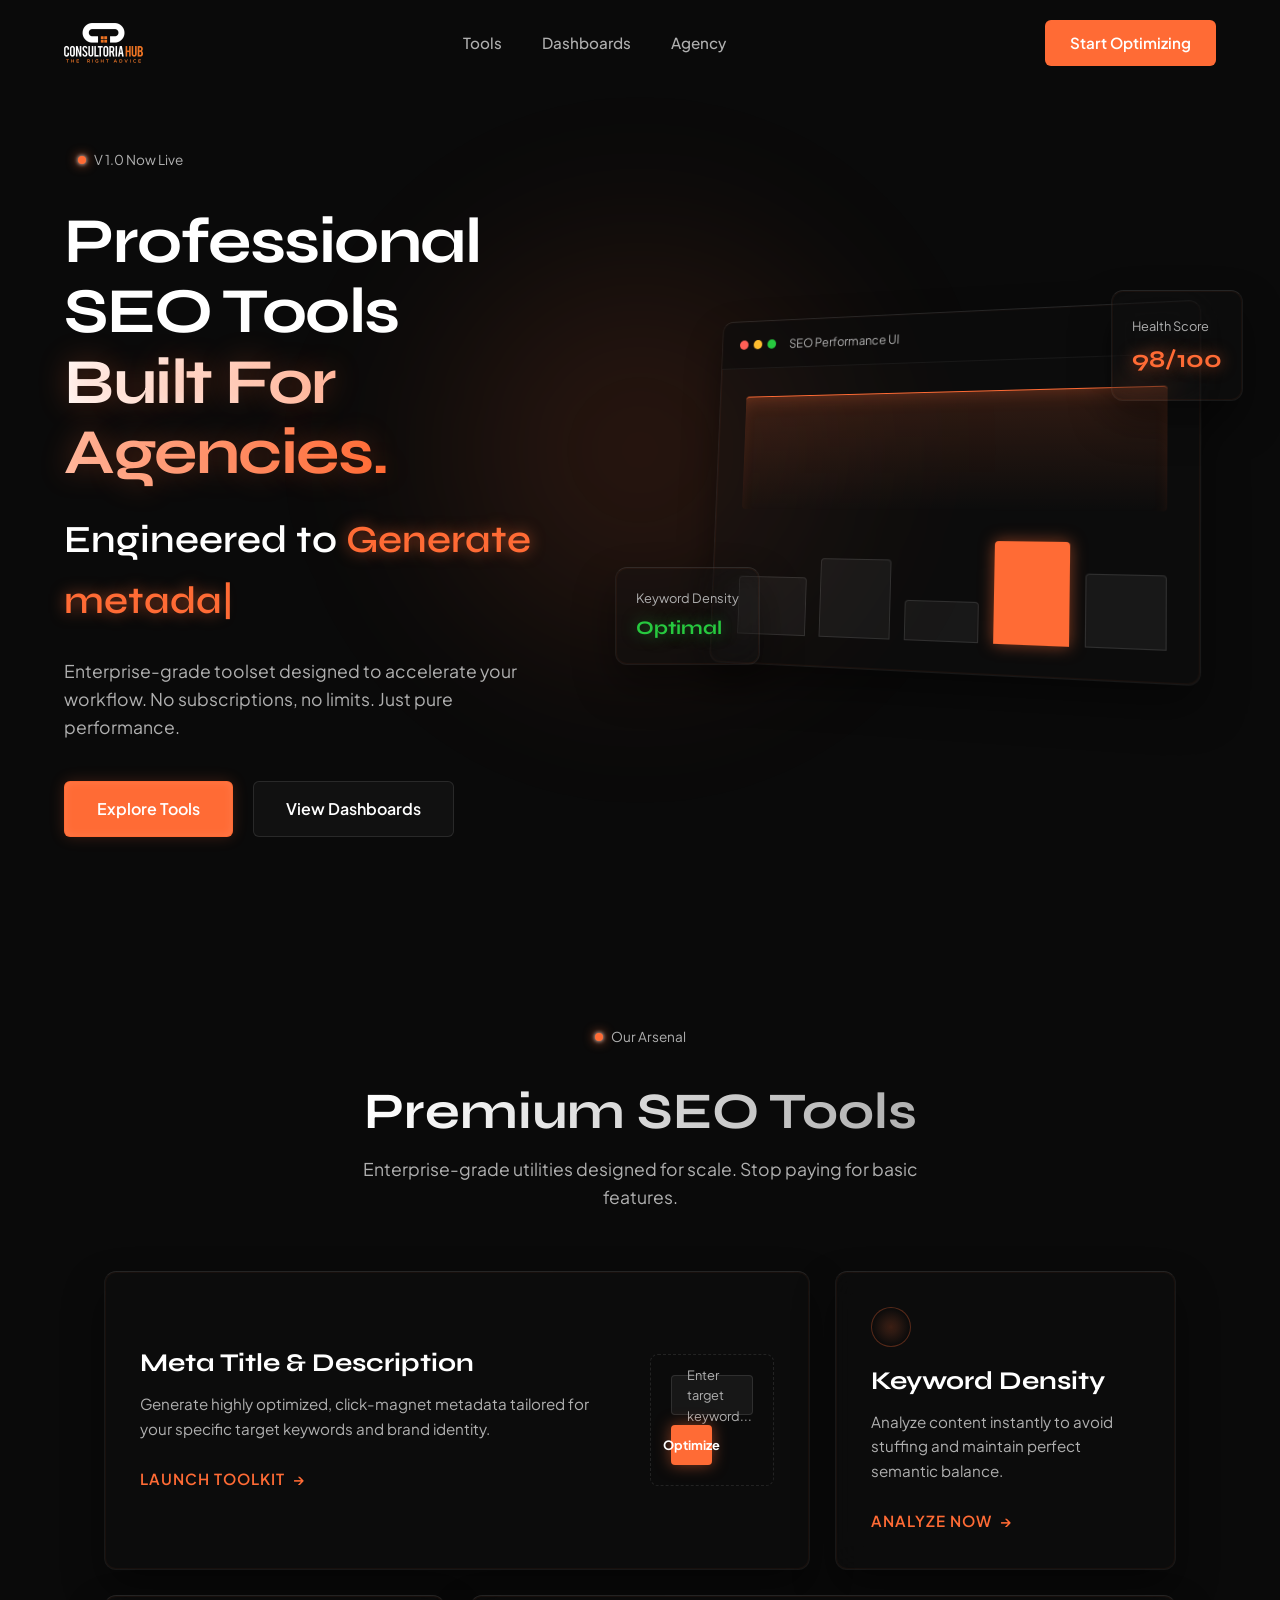
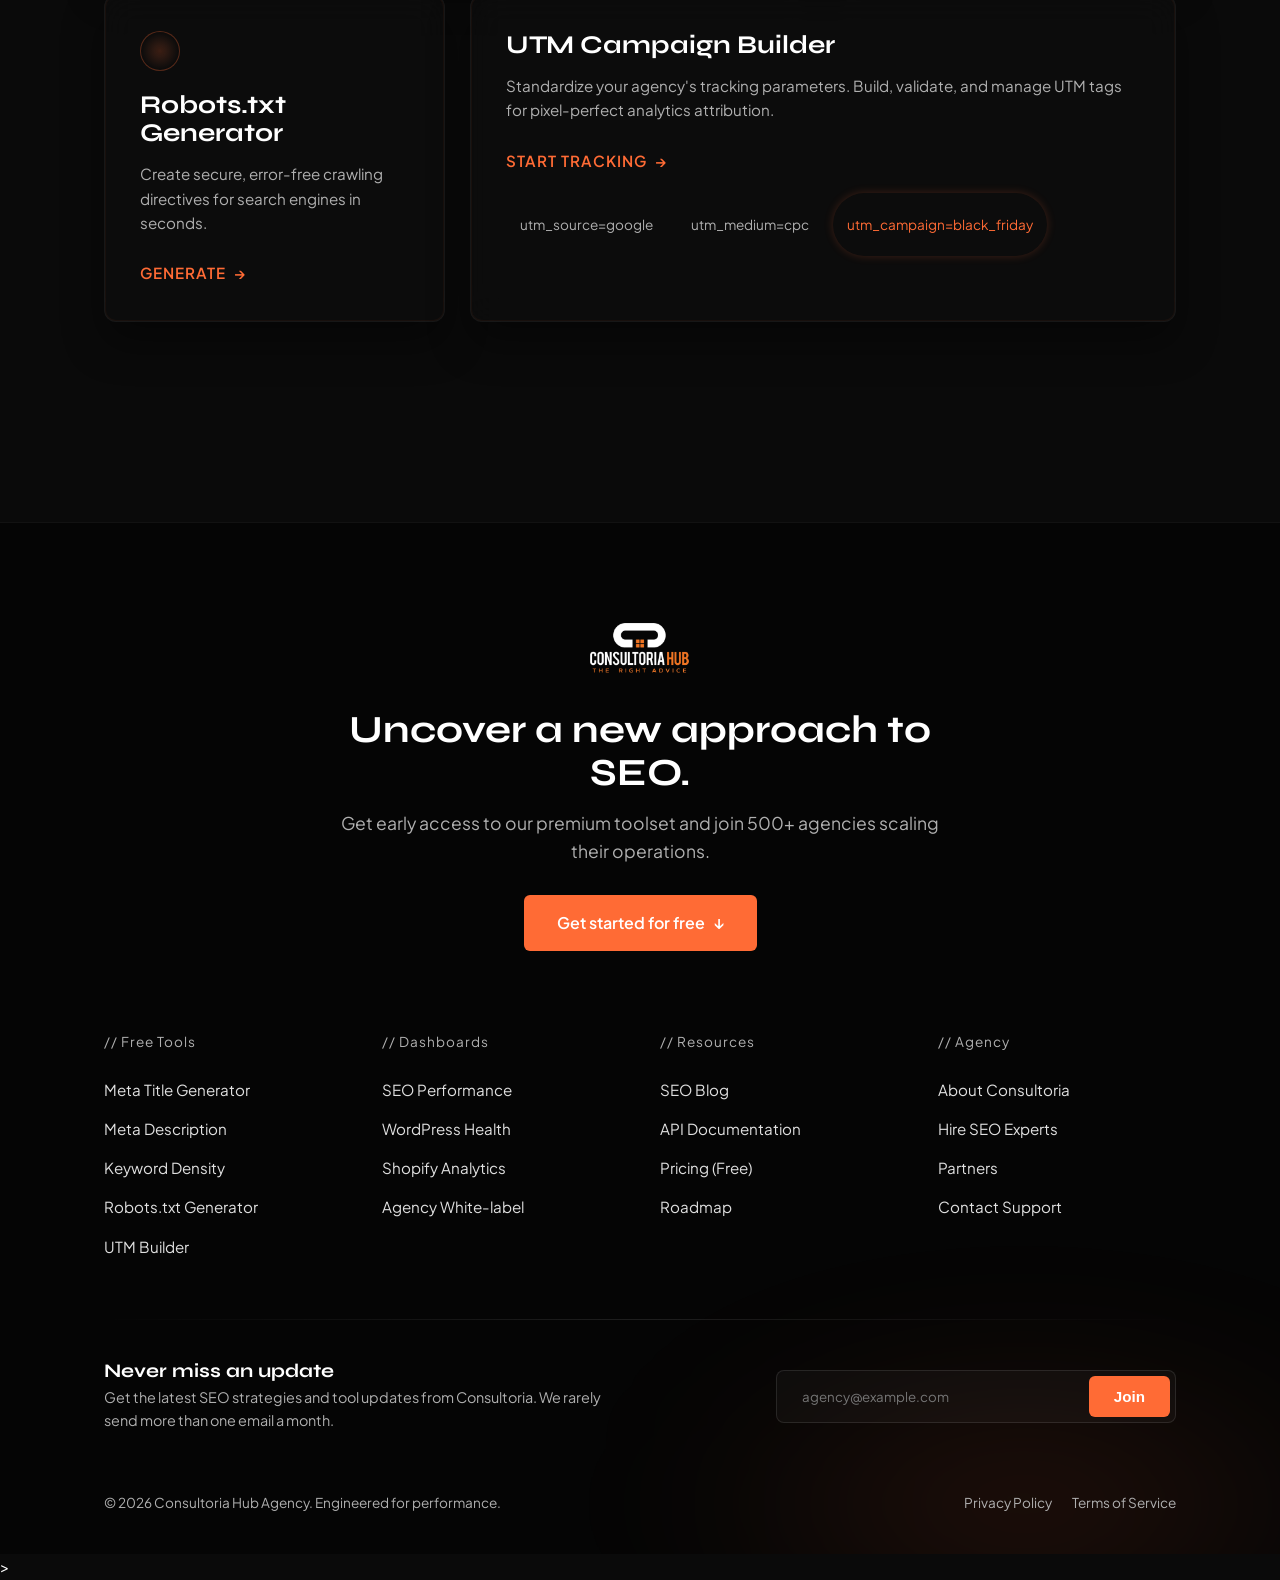
==== public/index.html @ c6c64ef1 "uploading seo tools" ====
<!DOCTYPE html>
<html lang="en">
<head>
    <meta charset="UTF-8">
    <meta name="viewport" content="width=device-width, initial-scale=1.0">
    <title>Consultoria SEO Tools | Premium Agency Platform</title>
    
    <link rel="preconnect" href="https://fonts.googleapis.com">
    <link rel="preconnect" href="https://fonts.gstatic.com" crossorigin>
    <link href="https://fonts.googleapis.com/css2?family=Plus+Jakarta+Sans:wght@400;500;600&family=Syne:wght@600;700;800&display=swap" rel="stylesheet">
    
    <link rel="stylesheet" href="css/global.css">
    <link rel="stylesheet" href="css/components.css">
    <link rel="stylesheet" href="css/homepage.css">
    <link rel="stylesheet" href="css/responsive.css">
</head>
<body>

    <nav id="navbar" class="navbar">
        <div class="nav-container">
            <a href="#" class="logo">
                <img src="assets/icons/logo.png" alt="Consultoria Logo" style="height: 40px; width: auto; object-fit: contain;">
            </a>
            <div class="nav-links">
                <a href="#tools">Tools</a>
                <a href="#dashboards">Dashboards</a>
                <a href="https://consultoriahubagency.com" target="_blank">Agency</a>
            </div>
            <div class="nav-actions">
                <a href="#tools" class="btn btn-primary">Start Optimizing</a>
            </div>
        </div>
    </nav>

<section class="hero dark-neon-theme">
        <div class="ambient-glow"></div>

        <div class="hero-container">
            <div class="hero-left">
                <div class="badge glass-badge fade-up" style="transition-delay: 0.1s;">
                    <span class="neon-dot"></span> V 1.0 Now Live
                </div>
                
                <h1 class="fade-up" style="transition-delay: 0.2s;">
                    Professional SEO Tools<br>
                    <span class="neon-text-gradient">Built For Agencies.</span>
                </h1>
                
                <div class="typing-wrapper fade-up" style="transition-delay: 0.3s;">
                    <span class="typing-static">Engineered to </span>
                    <span id="typing-text" class="typing-dynamic neon-glow-text"></span><span class="cursor">|</span>
                </div>
                
                <p class="hero-desc fade-up" style="transition-delay: 0.4s;">
                    Enterprise-grade toolset designed to accelerate your workflow. No subscriptions, no limits. Just pure performance.
                </p>
                
                <div class="hero-cta fade-up" style="transition-delay: 0.5s;">
                    <a href="#tools" class="btn btn-neon btn-large">Explore Tools</a>
                    <a href="#dashboards" class="btn btn-glass btn-large">View Dashboards</a>
                </div>
            </div>

            <div class="hero-right fade-up" style="transition-delay: 0.6s;">
                <div class="mockup-container">
                    
                    <div class="glass-panel mockup-main floating-slow">
                        <div class="mockup-header">
                            <div class="dots"><span></span><span></span><span></span></div>
                            <div class="mockup-title">SEO Performance UI</div>
                        </div>
                        <div class="mockup-body">
                            <div class="neon-chart-area"></div>
                            <div class="mockup-bars">
                                <div class="bar glass-bar" style="height: 60%"></div>
                                <div class="bar glass-bar" style="height: 80%"></div>
                                <div class="bar glass-bar" style="height: 40%"></div>
                                <div class="bar neon-bar" style="height: 100%"></div>
                                <div class="bar glass-bar" style="height: 70%"></div>
                            </div>
                        </div>
                    </div>

                    <div class="glass-panel mockup-card card-1 floating-fast">
                        <div class="card-icon-glow"></div>
                        <span class="card-label">Health Score</span>
                        <span class="card-value neon-glow-text">98/100</span>
                    </div>
                    
                    <div class="glass-panel mockup-card card-2 floating-medium">
                        <span class="card-label">Keyword Density</span>
                        <span class="card-value optimal-glow">Optimal</span>
                    </div>

                </div>
            </div>
        </div>
    </section>

<!-- TOOLS SECTION -->

<section class="tools-section" id="tools">
        <div class="tools-container">
            
            <div class="section-header fade-up">
                <div class="badge glass-badge"><span class="neon-dot"></span> Our Arsenal</div>
                <h2>Premium SEO Tools</h2>
                <p>Enterprise-grade utilities designed for scale. Stop paying for basic features.</p>
            </div>

            <div class="bento-grid">
                
                <div class="bento-card bento-large glass-panel fade-up" style="transition-delay: 0.1s;">
                    <div class="card-content">
                        <h3>Meta Title & Description</h3>
                        <p>Generate highly optimized, click-magnet metadata tailored for your specific target keywords and brand identity.</p>
                        <a href="./tools/meta-title/index.html" class="tool-link">Launch Toolkit <span class="arrow">→</span></a>
                    </div>
                    <div class="bento-visual">
                        <div class="fake-input glass-bar">Enter target keyword...</div>
                        <div class="fake-btn neon-bar">Optimize</div>
                    </div>
                </div>

                <div class="bento-card glass-panel fade-up" style="transition-delay: 0.2s;">
                    <div class="card-content">
                        <div class="icon-glow-small"></div>
                        <h3>Keyword Density</h3>
                        <p>Analyze content instantly to avoid stuffing and maintain perfect semantic balance.</p>
                        <a href="./tools/keyword-density/index.html" class="tool-link">Analyze Now <span class="arrow">→</span></a>
                    </div>
                </div>

                <div class="bento-card glass-panel fade-up" style="transition-delay: 0.3s;">
                    <div class="card-content">
                        <div class="icon-glow-small"></div>
                        <h3>Robots.txt Generator</h3>
                        <p>Create secure, error-free crawling directives for search engines in seconds.</p>
                        <a href="/tools/robots-txt/index.html" class="tool-link">Generate <span class="arrow">→</span></a>
                    </div>
                </div>

                <div class="bento-card bento-wide glass-panel fade-up" style="transition-delay: 0.4s;">
                    <div class="card-content">
                        <h3>UTM Campaign Builder</h3>
                        <p>Standardize your agency's tracking parameters. Build, validate, and manage UTM tags for pixel-perfect analytics attribution.</p>
                        <a href="./tools/utm-builder/index.html" class="tool-link">Start Tracking <span class="arrow">→</span></a>
                    </div>
                    <div class="bento-visual wide-visual">
                        <div class="glass-badge">utm_source=google</div>
                        <div class="glass-badge">utm_medium=cpc</div>
                        <div class="glass-badge neon-border">utm_campaign=black_friday</div>
                    </div>
                </div>

            </div>
        </div>
    </section>

<!-- Footer -->

<footer class="site-footer">
        <div class="footer-glow"></div>

        <div class="footer-container">
            
            <div class="footer-top">
                <div class="footer-brand">
                    <img src="assets/icons/logo.png" alt="Consultoria Logo" class="footer-logo">
                    <h2>Uncover a new approach to SEO.</h2>
                    <p>Get early access to our premium toolset and join 500+ agencies scaling their operations.</p>
                    <a href="#tools" class="btn btn-primary btn-large">Get started for free <span style="margin-left: 8px;">↓</span></a>
                </div>
            </div>

            <div class="footer-links-grid">
                <div class="footer-column">
                    <span class="column-title">// Free Tools</span>
                    <a href="./tools/meta-title/index.html">Meta Title Generator</a>
                    <a href="./tools/meta-description/index.html">Meta Description</a>
                    <a href="./tools/keyword-density/index.html">Keyword Density</a>
                    <a href="./tools/robots-txt/index.html">Robots.txt Generator</a>
                    <a href="./tools/utm-builder/index.html">UTM Builder</a>
                </div>

                <div class="footer-column">
                    <span class="column-title">// Dashboards</span>
                    <a href="#">SEO Performance</a>
                    <a href="#">WordPress Health</a>
                    <a href="#">Shopify Analytics</a>
                    <a href="#">Agency White-label</a>
                </div>

                <div class="footer-column">
                    <span class="column-title">// Resources</span>
                    <a href="https://consultoriahubagency.com/blog" target="_blank">SEO Blog</a>
                    <a href="#">API Documentation</a>
                    <a href="#">Pricing (Free)</a>
                    <a href="#">Roadmap</a>
                </div>

                <div class="footer-column">
                    <span class="column-title">// Agency</span>
                    <a href="https://consultoriahubagency.com" target="_blank">About Consultoria</a>
                    <a href="#">Hire SEO Experts</a>
                    <a href="#">Partners</a>
                    <a href="#">Contact Support</a>
                </div>
            </div>

            <div class="footer-divider"></div>

            <div class="footer-bottom">
                <div class="newsletter-section">
                    <div class="newsletter-text">
                        <h3>Never miss an update</h3>
                        <p>Get the latest SEO strategies and tool updates from Consultoria. We rarely send more than one email a month.</p>
                    </div>
                    
                    <form class="newsletter-form" id="footerForm">
                        <input type="email" placeholder="agency@example.com" required>
                        <button type="submit" class="btn btn-primary">Join</button>
                    </form>
                </div>

                <div class="copyright-row">
                    <p>&copy; 2026 Consultoria Hub Agency. Engineered for performance.</p>
                    <div class="legal-links">
                        <a href="#">Privacy Policy</a>
                        <a href="#">Terms of Service</a>
                    </div>
                </div>
            </div>

        </div>
    </footer>

    <script src="js/main.js"></script>
    <script src="js/typing.js"></script>
    <script src="js/animations.js"></script>
</body>
</html>>
---- public/css/global.css ----
/* --- CSS VARIABLES (Design System) --- */
:root {
    --primary: #FF6B35;
    --bg-dark: #0A0A0A;
    --card-bg: #161616;
    --border-color: #262626;
    --text-main: #FFFFFF;
    --text-sec: #B0B0B0;
    
    --font-heading: 'Syne', sans-serif;
    --font-body: 'Plus Jakarta Sans', sans-serif;
    
    --transition-smooth: all 0.3s cubic-bezier(0.25, 0.8, 0.25, 1);
}

/* --- RESET & BASE --- */
* {
    margin: 0;
    padding: 0;
    box-sizing: border-box;
}

body {
    background-color: var(--bg-dark);
    color: var(--text-main);
    font-family: var(--font-body);
    line-height: 1.6;
    -webkit-font-smoothing: antialiased;
    overflow-x: hidden;
}

h1, h2, h3, h4, h5, h6 {
    font-family: var(--font-heading);
    font-weight: 700;
    line-height: 1.1;
}

a {
    text-decoration: none;
    color: inherit;
}

/* --- GLOBAL COMPONENTS --- */
.btn {
    display: inline-flex;
    align-items: center;
    justify-content: center;
    padding: 10px 24px;
    border-radius: 6px;
    font-weight: 600;
    font-size: 0.95rem;
    transition: var(--transition-smooth);
    cursor: pointer;
    border: 1px solid transparent;
}

.btn-large {
    padding: 14px 32px;
    font-size: 1rem;
}

.btn-primary {
    background-color: var(--primary);
    color: var(--text-main);
}

.btn-primary:hover {
    background-color: #e55a2b;
    transform: translateY(-2px);
    box-shadow: 0 8px 20px rgba(255, 107, 53, 0.25);
}

.btn-secondary {
    background-color: transparent;
    color: var(--text-main);
    border-color: var(--border-color);
}

.btn-secondary:hover {
    background-color: var(--card-bg);
    border-color: var(--text-sec);
}

/* --- UTILITIES & SCROLL ANIMATIONS --- */
.fade-up {
    opacity: 0;
    transform: translateY(30px);
    transition: opacity 0.8s cubic-bezier(0.16, 1, 0.3, 1), transform 0.8s cubic-bezier(0.16, 1, 0.3, 1);
    will-change: opacity, transform; /* Boosts Performance */
}

/* Ye class animations.js add karega jab element screen par aayega */
.fade-up.show-element {
    opacity: 1;
    transform: translateY(0);
}
---- public/css/components.css ----
/* Container constraint */
.container {
    width: 100%;
    max-width: 1280px;
    margin: auto;
    padding: 0 20px;
}

/* Navbar Flexbox */
.navbar {
    position: fixed;
    top: 0;
    width: 100%;
    z-index: 1000;
    transition: 0.3s ease;
}

.nav-wrapper {
    display: flex;
    align-items: center;
    justify-content: space-between;
    height: 90px;
}

.nav-links {
    display: flex;
    gap: 30px;
}

.nav-links a {
    color: var(--text-primary);
    text-decoration: none;
    font-weight: 500;
}

.nav-links a:hover {
    color: var(--primary);
}
---- public/css/homepage.css ----
/* =========================================
   1. NAVBAR
========================================= */
.navbar {
    position: fixed;
    top: 0;
    left: 0;
    width: 100%;
    padding: 20px 0;
    z-index: 1000;
    transition: var(--transition-smooth);
    background: transparent;
}

.navbar.scrolled {
    padding: 15px 0;
    background: rgba(10, 10, 10, 0.7);
    backdrop-filter: blur(12px);
    border-bottom: 1px solid var(--border-color);
}

.nav-container {
    max-width: 1400px;
    margin: 0 auto;
    padding: 0 5%;
    display: flex;
    justify-content: space-between;
    align-items: center;
}

.logo {
    display: flex;
    align-items: center;
}

.nav-links {
    display: flex;
    gap: 40px;
}

.nav-links a {
    font-size: 0.95rem;
    color: var(--text-sec);
    font-weight: 500;
    transition: color 0.2s ease;
}

.nav-links a:hover {
    color: var(--text-main);
}

/* =========================================
   2. HERO SECTION (BASE & LAYOUT)
========================================= */
.hero {
    min-height: 100vh;
    display: flex;
    align-items: center;
    padding-top: 80px; /* Offset for nav */
    position: relative;
    overflow: hidden;
}

.hero-container {
    max-width: 1400px;
    margin: 0 auto;
    padding: 0 5%;
    display: grid;
    grid-template-columns: 1fr 1fr;
    gap: 60px;
    align-items: center;
    position: relative;
    z-index: 1; /* Keeps content above ambient glow */
}

/* Hero Left: Typography */
.hero-left h1 {
    font-size: clamp(3rem, 5vw, 4.5rem);
    letter-spacing: -1.5px;
    margin-bottom: 20px;
    line-height: 1.1;
}

.typing-wrapper {
    font-family: var(--font-heading);
    font-size: clamp(1.5rem, 3vw, 2.5rem);
    font-weight: 600;
    margin-bottom: 25px;
}

.cursor {
    color: var(--primary);
    animation: blink 1s step-start infinite;
}

@keyframes blink { 50% { opacity: 0; } }

.hero-desc {
    color: var(--text-sec);
    font-size: 1.1rem;
    max-width: 90%;
    margin-bottom: 40px;
}

.hero-cta {
    display: flex;
    gap: 20px;
}

/* =========================================
   3. HERO RIGHT: 3D MOCKUP POSITIONING
========================================= */
.mockup-container {
    position: relative;
    width: 100%;
    height: 500px;
    perspective: 1000px; /* Crucial for 3D effect */
}

.mockup-main {
    position: absolute;
    top: 50%;
    left: 50%;
    /* This creates the SaaS angled look */
    transform: translate(-50%, -50%) rotateY(-15deg) rotateX(5deg);
    width: 100%;
    max-width: 500px;
    overflow: hidden;
}

.mockup-header {
    background: rgba(10, 10, 10, 0.5);
    padding: 15px 20px;
    border-bottom: 1px solid rgba(255, 255, 255, 0.05);
    display: flex;
    align-items: center;
    gap: 15px;
}

.dots { display: flex; gap: 6px; }
.dots span { width: 10px; height: 10px; border-radius: 50%; background: #333; }
.dots span:nth-child(1) { background: #ff5f56; }
.dots span:nth-child(2) { background: #ffbd2e; }
.dots span:nth-child(3) { background: #27c93f; }

.mockup-title { 
    font-size: 0.8rem; 
    color: var(--text-sec); 
}

.mockup-body { padding: 30px; }

.mockup-bars { 
    display: flex; 
    align-items: flex-end; 
    justify-content: space-between; 
    height: 100px; 
    gap: 15px; 
}
.bar { flex: 1; border-radius: 4px 4px 0 0; }

/* Floating Cards Positioning */
.mockup-card {
    position: absolute;
    padding: 20px;
    display: flex;
    flex-direction: column;
    gap: 5px;
}
.card-label { font-size: 0.8rem; color: var(--text-sec); }
.card-value { font-size: 1.5rem; font-family: var(--font-heading); font-weight: 700; }

.card-1 { top: 10%; right: -5%; z-index: 2; }
.card-2 { bottom: 15%; left: -10%; z-index: 2; }


/* =========================================
   4. NEURO-DESIGN: AMBIENT & NEON EFFECTS
========================================= */
.ambient-glow {
    position: absolute;
    top: 50%;
    left: 50%;
    transform: translate(-50%, -50%);
    width: 600px;
    height: 600px;
    background: radial-gradient(circle, rgba(255, 107, 53, 0.15) 0%, rgba(10, 10, 10, 0) 70%);
    filter: blur(60px);
    z-index: 0;
    pointer-events: none;
    animation: breatheGlow 8s ease-in-out infinite alternate;
}

@keyframes breatheGlow {
    0% { opacity: 0.5; transform: translate(-50%, -50%) scale(0.9); }
    100% { opacity: 1; transform: translate(-50%, -50%) scale(1.1); }
}

.neon-text-gradient {
    background: linear-gradient(90deg, #FFFFFF 0%, var(--primary) 100%);
    -webkit-background-clip: text;
    -webkit-text-fill-color: transparent;
    text-shadow: 0 0 30px rgba(255, 107, 53, 0.3);
}

.neon-glow-text {
    color: var(--primary);
    text-shadow: 0 0 15px rgba(255, 107, 53, 0.6);
}

.optimal-glow {
    color: #27c93f;
    text-shadow: 0 0 15px rgba(39, 201, 63, 0.5);
    font-size: 1.2rem;
    font-weight: 700;
}

/* Glassmorphism Classes */
.glass-panel {
    background: rgba(22, 22, 22, 0.3);
    backdrop-filter: blur(16px);
    -webkit-backdrop-filter: blur(16px);
    border: 1px solid rgba(255, 255, 255, 0.05);
    border-top: 1px solid rgba(255, 255, 255, 0.1);
    box-shadow: 0 20px 40px rgba(0, 0, 0, 0.4), inset 0 0 0 1px rgba(255, 107, 53, 0.05);
    border-radius: 12px;
}

.glass-badge {
    display: inline-flex;
    align-items: center;
    gap: 8px;
    padding: 6px 14px;
    border-radius: 100px;
    font-size: 0.85rem;
    color: var(--text-sec);
    margin-bottom: 30px;
}

/* Buttons */
.btn-neon {
    background-color: var(--primary);
    color: var(--text-main);
    box-shadow: 0 0 15px rgba(255, 107, 53, 0.2), inset 0 0 10px rgba(255, 255, 255, 0.1);
    border: 1px solid rgba(255, 107, 53, 0.5);
    transition: all 0.4s cubic-bezier(0.175, 0.885, 0.32, 1.275);
}

.btn-neon:hover {
    background-color: #ff7a4a;
    box-shadow: 0 0 30px rgba(255, 107, 53, 0.6), 0 0 10px rgba(255, 107, 53, 0.4);
    transform: translateY(-3px) scale(1.02);
}

.btn-glass {
    background: rgba(255, 255, 255, 0.03);
    backdrop-filter: blur(10px);
    border: 1px solid rgba(255, 255, 255, 0.1);
    color: var(--text-main);
}

.btn-glass:hover {
    background: rgba(255, 255, 255, 0.08);
    border-color: rgba(255, 255, 255, 0.2);
    transform: translateY(-3px);
}

/* Elements inside mockups */
.neon-dot {
    width: 8px; height: 8px;
    background: var(--primary);
    border-radius: 50%;
    box-shadow: 0 0 12px var(--primary), 0 0 4px #fff;
    display: inline-block;
}

.neon-chart-area {
    width: 100%; height: 120px;
    background: linear-gradient(180deg, rgba(255,107,53,0.15) 0%, transparent 100%);
    border-top: 1px solid var(--primary);
    box-shadow: inset 0 10px 20px -10px rgba(255,107,53,0.3);
    margin-bottom: 30px; border-radius: 4px;
}

.glass-bar { background: rgba(255, 255, 255, 0.05); border: 1px solid rgba(255, 255, 255, 0.1); }
.neon-bar { 
    background: var(--primary); 
    box-shadow: 0 0 15px rgba(255, 107, 53, 0.5); 
}

/* =========================================
   5. FLOATING ANIMATIONS
========================================= */
@keyframes float {
    0% { transform: translateY(0px); }
    50% { transform: translateY(-15px); }
    100% { transform: translateY(0px); }
}

.floating-slow { animation: float 6s ease-in-out infinite; }
.floating-medium { animation: float 4s ease-in-out infinite reverse; }
.floating-fast { animation: float 3s ease-in-out infinite; }


/* =========================================
   6. TOOLS SECTION (BENTO GRID)
========================================= */
.tools-section {
    padding: 120px 0;
    position: relative;
    z-index: 2;
}

.tools-container {
    max-width: 1200px;
    margin: 0 auto;
    padding: 0 5%;
}

.section-header {
    text-align: center;
    margin-bottom: 60px;
    display: flex;
    flex-direction: column;
    align-items: center;
}

.section-header h2 {
    font-size: clamp(2.5rem, 4vw, 3.5rem);
    margin-bottom: 15px;
    background: linear-gradient(90deg, #FFFFFF 0%, #B0B0B0 100%);
    -webkit-background-clip: text;
    -webkit-text-fill-color: transparent;
}

.section-header p {
    color: var(--text-sec);
    font-size: 1.1rem;
    max-width: 600px;
}

/* Bento Grid Architecture */
.bento-grid {
    display: grid;
    grid-template-columns: repeat(3, 1fr);
    grid-auto-rows: minmax(280px, auto);
    gap: 25px;
}

.bento-card {
    padding: 35px;
    display: flex;
    flex-direction: column;
    justify-content: space-between;
    transition: transform 0.4s cubic-bezier(0.175, 0.885, 0.32, 1.275), border-color 0.4s ease;
    overflow: hidden;
    position: relative;
}

.bento-card:hover {
    transform: translateY(-8px);
    border-color: rgba(255, 107, 53, 0.5);
    box-shadow: 0 20px 40px rgba(0, 0, 0, 0.6), inset 0 0 0 1px rgba(255, 107, 53, 0.15);
}

.bento-large {
    grid-column: span 2;
    grid-row: span 1;
    display: flex;
    flex-direction: row;
    align-items: center;
    gap: 30px;
}

.bento-wide {
    grid-column: span 2;
}

/* Card Content Styling */
.card-content h3 {
    font-size: 1.6rem;
    margin-bottom: 15px;
    color: var(--text-main);
}

.card-content p {
    color: var(--text-sec);
    font-size: 0.95rem;
    margin-bottom: 25px;
    line-height: 1.6;
}

.tool-link {
    display: inline-flex;
    align-items: center;
    gap: 8px;
    color: var(--primary);
    font-weight: 600;
    font-size: 0.95rem;
    text-transform: uppercase;
    letter-spacing: 1px;
    transition: var(--transition-smooth);
}

.tool-link .arrow {
    transition: transform 0.3s ease;
}

.tool-link:hover .arrow {
    transform: translateX(5px);
}

/* Abstract Visuals inside Cards */
.bento-visual {
    flex: 1;
    display: flex;
    flex-direction: column;
    gap: 10px;
    background: rgba(10, 10, 10, 0.5);
    padding: 20px;
    border-radius: 8px;
    border: 1px dashed rgba(255, 255, 255, 0.1);
}

.fake-input { height: 40px; border-radius: 4px; display: flex; align-items: center; padding-left: 15px; font-size: 0.8rem; color: var(--text-sec); }
.fake-btn { height: 40px; border-radius: 4px; display: flex; align-items: center; justify-content: center; font-size: 0.8rem; font-weight: bold; color: #fff; width: 50%; }

.wide-visual {
    flex-direction: row;
    flex-wrap: wrap;
    margin-top: 20px;
    background: transparent;
    border: none;
    padding: 0;
}

.neon-border {
    border-color: var(--primary) !important;
    color: var(--primary) !important;
    box-shadow: 0 0 10px rgba(255, 107, 53, 0.2);
}

.icon-glow-small {
    width: 40px; height: 40px;
    background: radial-gradient(circle, rgba(255,107,53,0.2) 0%, transparent 70%);
    border-radius: 50%;
    margin-bottom: 20px;
    border: 1px solid rgba(255, 107, 53, 0.3);
}

/* Mobile Responsiveness for Bento Grid */
@media (max-width: 968px) {
    .bento-grid {
        grid-template-columns: 1fr;
    }
    
    .bento-large {
        grid-column: span 1;
        flex-direction: column;
    }
    
    .bento-wide {
        grid-column: span 1;
    }
    
    .bento-visual {
        width: 100%;
    }
}

/* =========================================
   7. FOOTER SECTION
========================================= */
.site-footer {
    position: relative;
    padding: 100px 0 40px;
    background-color: #050505; /* Slightly darker than body for depth */
    border-top: 1px solid rgba(255, 255, 255, 0.05);
    overflow: hidden;
    margin-top: 80px;
}

/* The Bottom Glow Effect (Like the reference image) */
.footer-glow {
    position: absolute;
    bottom: -100px;
    right: -10%;
    width: 60vw;
    height: 300px;
    background: radial-gradient(ellipse, rgba(255, 107, 53, 0.15) 0%, transparent 70%);
    filter: blur(80px);
    pointer-events: none;
    z-index: 0;
}

.footer-container {
    max-width: 1200px;
    margin: 0 auto;
    padding: 0 5%;
    position: relative;
    z-index: 1;
}

/* Footer Top (Brand & CTA) */
.footer-brand {
    text-align: center;
    max-width: 600px;
    margin: 0 auto 80px;
}

.footer-logo {
    height: 50px;
    margin-bottom: 30px;
    object-fit: contain;
}

.footer-brand h2 {
    font-size: clamp(2rem, 3vw, 2.8rem);
    margin-bottom: 15px;
}

.footer-brand p {
    color: var(--text-sec);
    margin-bottom: 30px;
    font-size: 1.1rem;
}

/* Links Grid */
.footer-links-grid {
    display: grid;
    grid-template-columns: repeat(4, 1fr);
    gap: 40px;
    margin-bottom: 60px;
}

.footer-column {
    display: flex;
    flex-direction: column;
    gap: 15px;
}

.column-title {
    color: var(--text-sec);
    font-size: 0.85rem;
    font-family: var(--font-body);
    letter-spacing: 1px;
    margin-bottom: 10px;
}

.footer-column a {
    color: #E0E0E0;
    font-size: 0.95rem;
    transition: var(--transition-smooth);
}

.footer-column a:hover {
    color: var(--primary);
    transform: translateX(3px);
}

/* Divider */
.footer-divider {
    height: 1px;
    background: linear-gradient(90deg, transparent 0%, rgba(255, 255, 255, 0.1) 50%, transparent 100%);
    margin: 40px 0;
}

/* Newsletter Section */
.newsletter-section {
    display: flex;
    justify-content: space-between;
    align-items: center;
    margin-bottom: 60px;
    gap: 40px;
}

.newsletter-text h3 {
    font-size: 1.2rem;
    margin-bottom: 5px;
}

.newsletter-text p {
    color: var(--text-sec);
    font-size: 0.9rem;
    max-width: 500px;
}

.newsletter-form {
    display: flex;
    gap: 10px;
    background: rgba(255, 255, 255, 0.03);
    padding: 5px;
    border-radius: 8px;
    border: 1px solid rgba(255, 255, 255, 0.1);
    min-width: 400px;
}

.newsletter-form input {
    flex: 1;
    background: transparent;
    border: none;
    padding: 12px 20px;
    color: var(--text-main);
    outline: none;
    font-family: var(--font-body);
}

.newsletter-form .btn {
    padding: 10px 24px;
}

/* Copyright Row */
.copyright-row {
    display: flex;
    justify-content: space-between;
    align-items: center;
    color: var(--text-sec);
    font-size: 0.85rem;
}

.legal-links {
    display: flex;
    gap: 20px;
}

.legal-links a:hover {
    color: var(--text-main);
}

/* Responsive Footer */
@media (max-width: 968px) {
    .footer-links-grid {
        grid-template-columns: repeat(2, 1fr);
    }
    .newsletter-section {
        flex-direction: column;
        align-items: flex-start;
    }
    .newsletter-form {
        width: 100%;
        min-width: auto;
    }
}

@media (max-width: 576px) {
    .footer-links-grid {
        grid-template-columns: 1fr;
    }
    .copyright-row {
        flex-direction: column;
        gap: 15px;
        text-align: center;
    }
}
---- public/css/responsive.css ----
@media(max-width: 1100px) {

    .hero-wrapper {
        grid-template-columns: 1fr;
    }

    .hero-content {
        text-align: center;
        margin: auto;
    }

    .hero-content h1 {
        font-size: 58px;
        margin-inline: auto;
    }

    .hero-description {
        margin-inline: auto;
    }

    .hero-buttons,
    .hero-badges-row {
        justify-content: center;
    }

    .hero-visual {
        max-width: 700px;
        margin: auto;
    }

}


@media(max-width: 768px) {

    .nav-links {
        display: none;
    }

    .hero-content h1 {
        font-size: 42px;
    }

    .typing-wrapper {
        font-size: 22px;
    }

    .hero-buttons {
        flex-direction: column;
    }

    .primary-btn,
    .secondary-btn {
        width: 100%;
    }

    .dashboard-top h2 {
        font-size: 38px;
    }
}
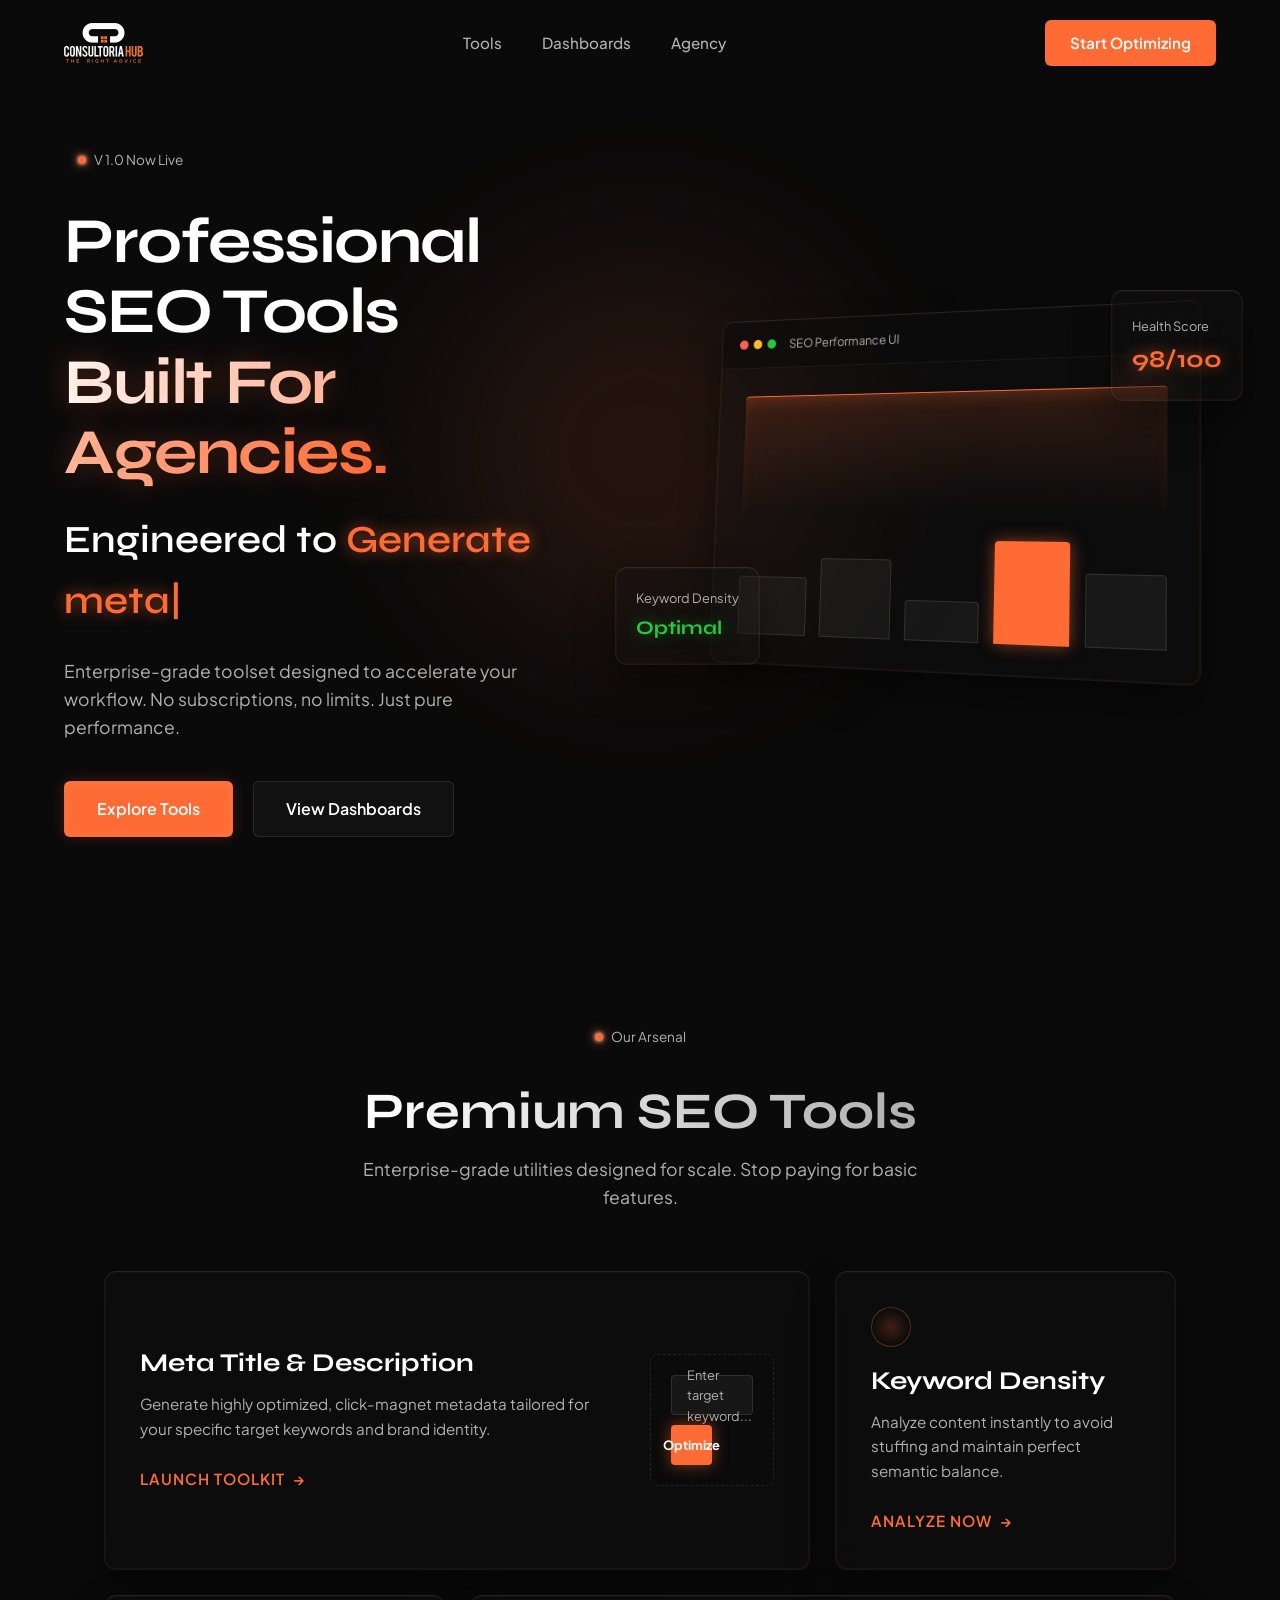
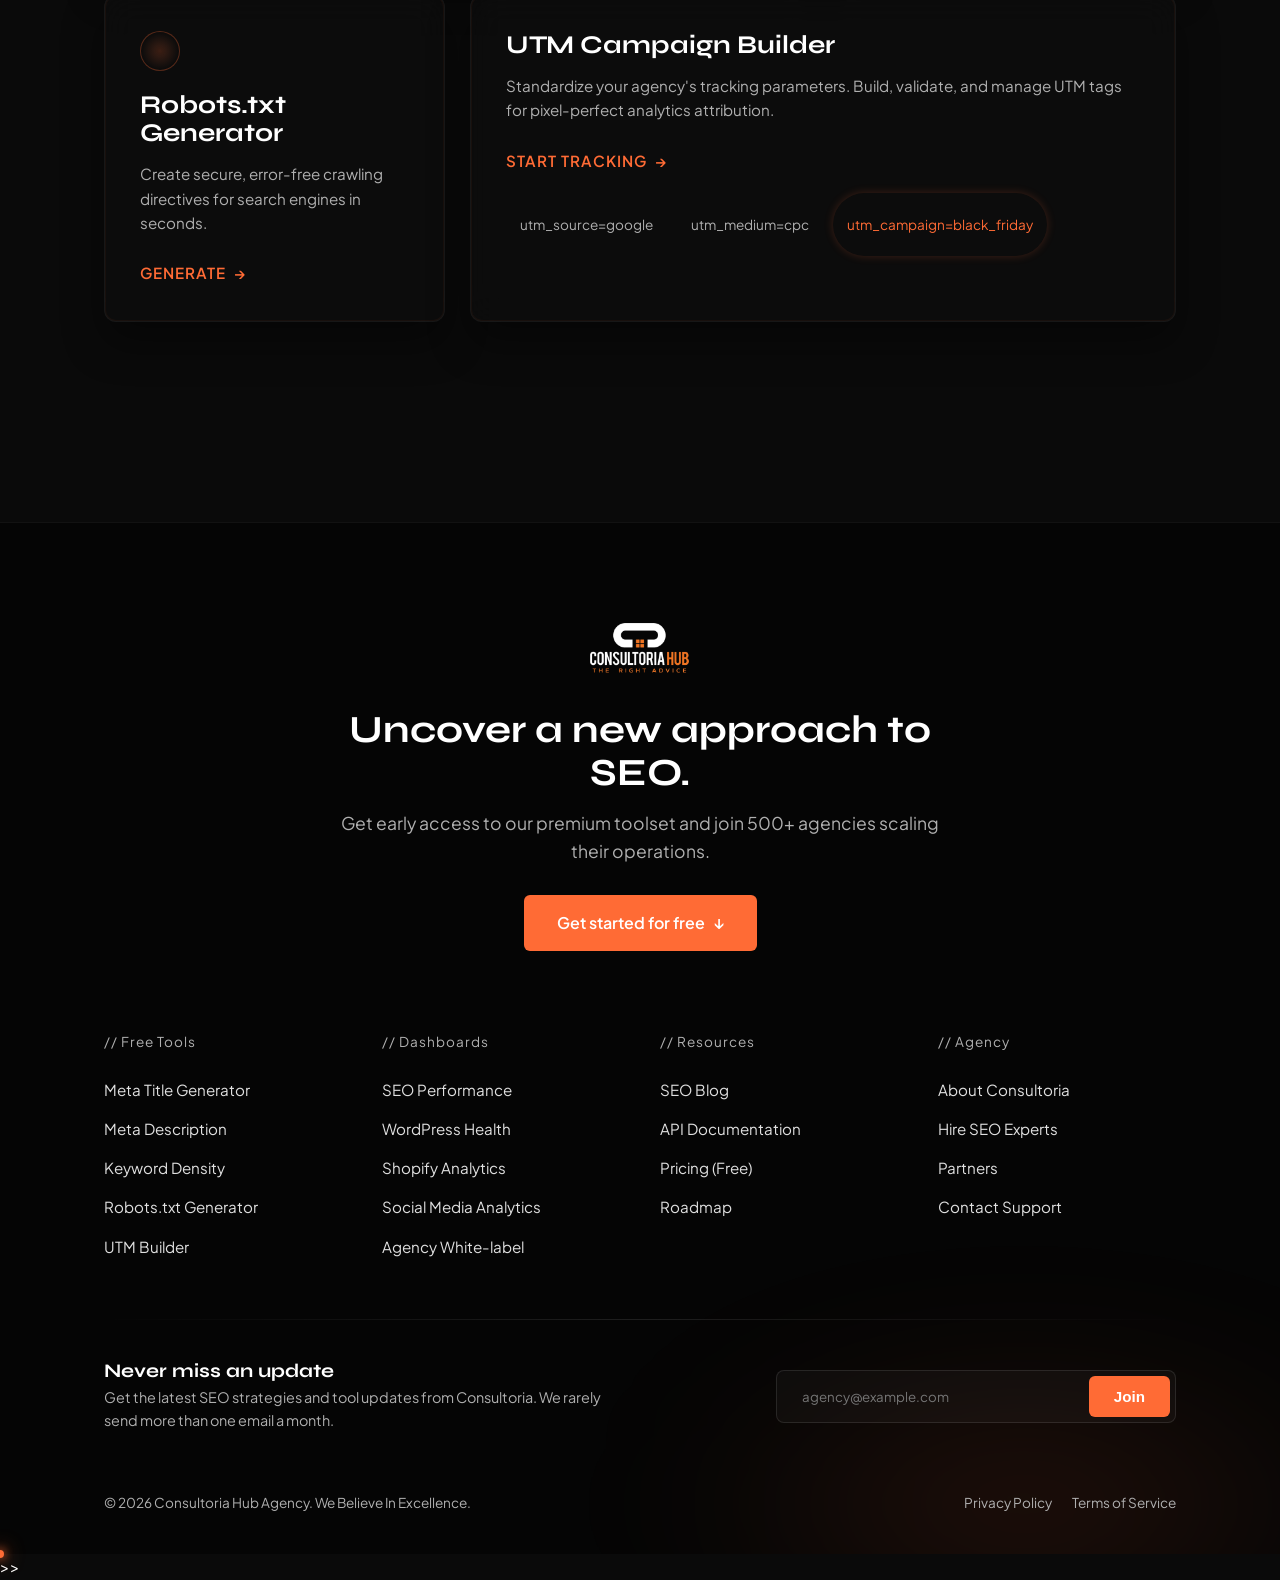
==== commit 262036cd: "1. Cursor Update 2. Dashboard Added" ====
--- a/public/index.html
+++ b/public/index.html
@@ -185,9 +185,10 @@
 
                 <div class="footer-column">
                     <span class="column-title">// Dashboards</span>
-                    <a href="#">SEO Performance</a>
+                    <a href="./dashboards/seo-performance/index.html">SEO Performance</a>
                     <a href="#">WordPress Health</a>
                     <a href="#">Shopify Analytics</a>
+                    <a href=".public/dashboards/social-media-analytics/index.html">Social Media Analytics</a>
                     <a href="#">Agency White-label</a>
                 </div>
 
@@ -224,7 +225,7 @@
                 </div>
 
                 <div class="copyright-row">
-                    <p>&copy; 2026 Consultoria Hub Agency. Engineered for performance.</p>
+                    <p>&copy; 2026 Consultoria Hub Agency. We Believe In Excellence.</p>
                     <div class="legal-links">
                         <a href="#">Privacy Policy</a>
                         <a href="#">Terms of Service</a>
@@ -234,9 +235,14 @@
 
         </div>
     </footer>
+
+<!-- Cursor -->
+<div class="cursor-dot"></div>
+<div class="cursor-trail-container" id="trailContainer"></div>
+<!-- Cursor End -->
 
     <script src="js/main.js"></script>
     <script src="js/typing.js"></script>
     <script src="js/animations.js"></script>
 </body>
-</html>>+</html>>>
--- a/public/css/global.css
+++ b/public/css/global.css
@@ -1,3 +1,74 @@
+/* --- PREMIUM NEON TRAIL CURSOR (BULLETPROOF) --- */
+
+/* Force hide default cursor EVERYWHERE */
+* {
+    cursor: none !important;
+}
+
+/* Main Cursor Dot - Unbeatable Z-Index */
+.cursor-dot {
+    width: 8px;
+    height: 8px;
+    background-color: var(--primary);
+    border-radius: 50%;
+    position: fixed;
+    pointer-events: none;
+    z-index: 999999 !important; /* Always on top of everything */
+    transform: translate(-50%, -50%);
+    box-shadow: 0 0 10px var(--primary), 0 0 20px var(--primary);
+    transition: width 0.2s, height 0.2s;
+}
+
+/* Trail Container */
+.cursor-trail-container {
+    position: fixed;
+    top: 0;
+    left: 0;
+    width: 100vw;
+    height: 100vh;
+    pointer-events: none;
+    z-index: 999998 !important; /* Just below main dot */
+    overflow: hidden; /* Prevents scrollbar glitches */
+}
+
+.trail-ring {
+    position: absolute;
+    width: 10px;
+    height: 10px;
+    border: 2px solid var(--primary);
+    border-radius: 50%;
+    pointer-events: none;
+    transform: translate(-50%, -50%) scale(1);
+    opacity: 1;
+    animation: ringExplodeFade 0.6s ease-out forwards;
+}
+
+.cursor-dot.hovering {
+    width: 20px;
+    height: 20px;
+    background-color: rgba(255, 107, 53, 0.2);
+    border: 2px solid var(--primary);
+}
+
+@keyframes ringExplodeFade {
+    0% { transform: translate(-50%, -50%) scale(1); opacity: 1; border-width: 2px; }
+    100% { transform: translate(-50%, -50%) scale(3); opacity: 0; border-width: 1px; }
+}
+
+/* Animation: Expands and Fades out */
+@keyframes ringExplodeFade {
+    0% {
+        transform: translate(-50%, -50%) scale(1);
+        opacity: 1;
+        border-width: 2px;
+    }
+    100% {
+        transform: translate(-50%, -50%) scale(3); /* Expands 3x */
+        opacity: 0; /* Vanishes */
+        border-width: 1px;
+    }
+}
+
 /* --- CSS VARIABLES (Design System) --- */
 :root {
     --primary: #FF6B35;
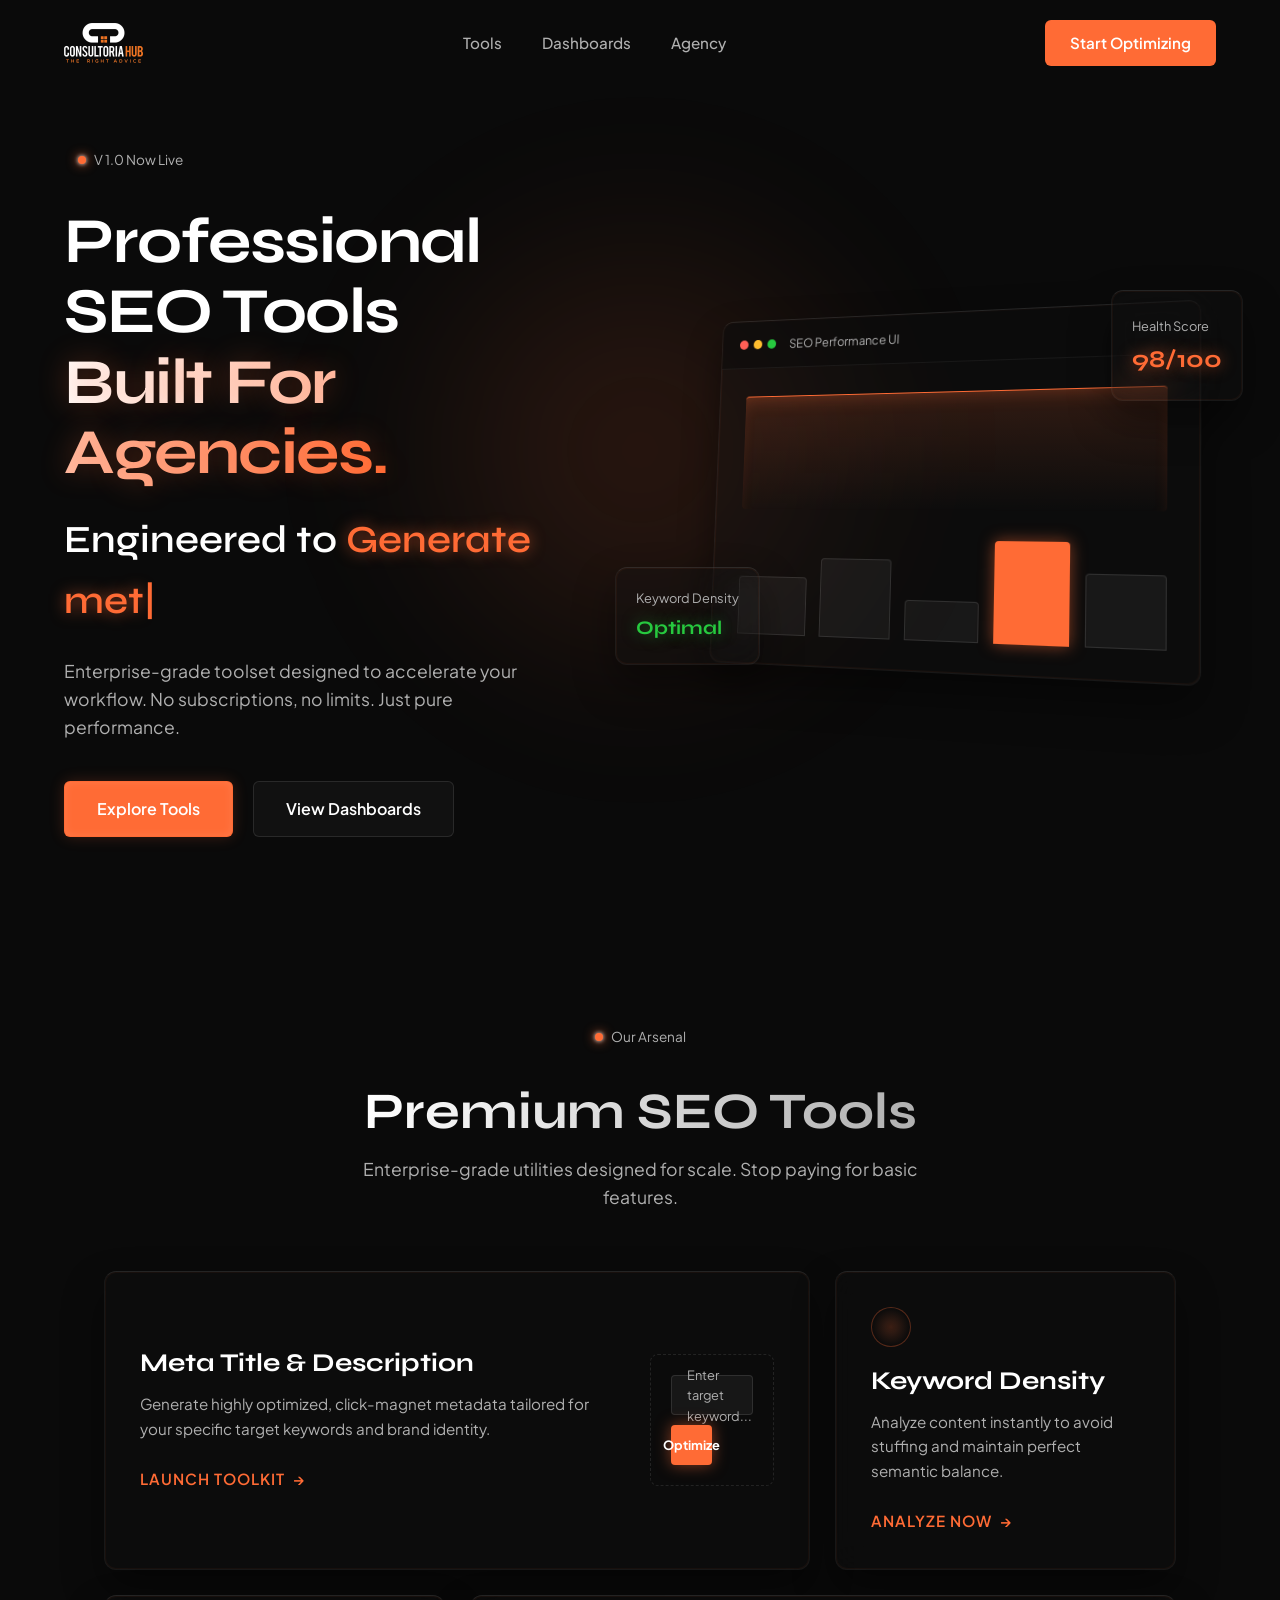
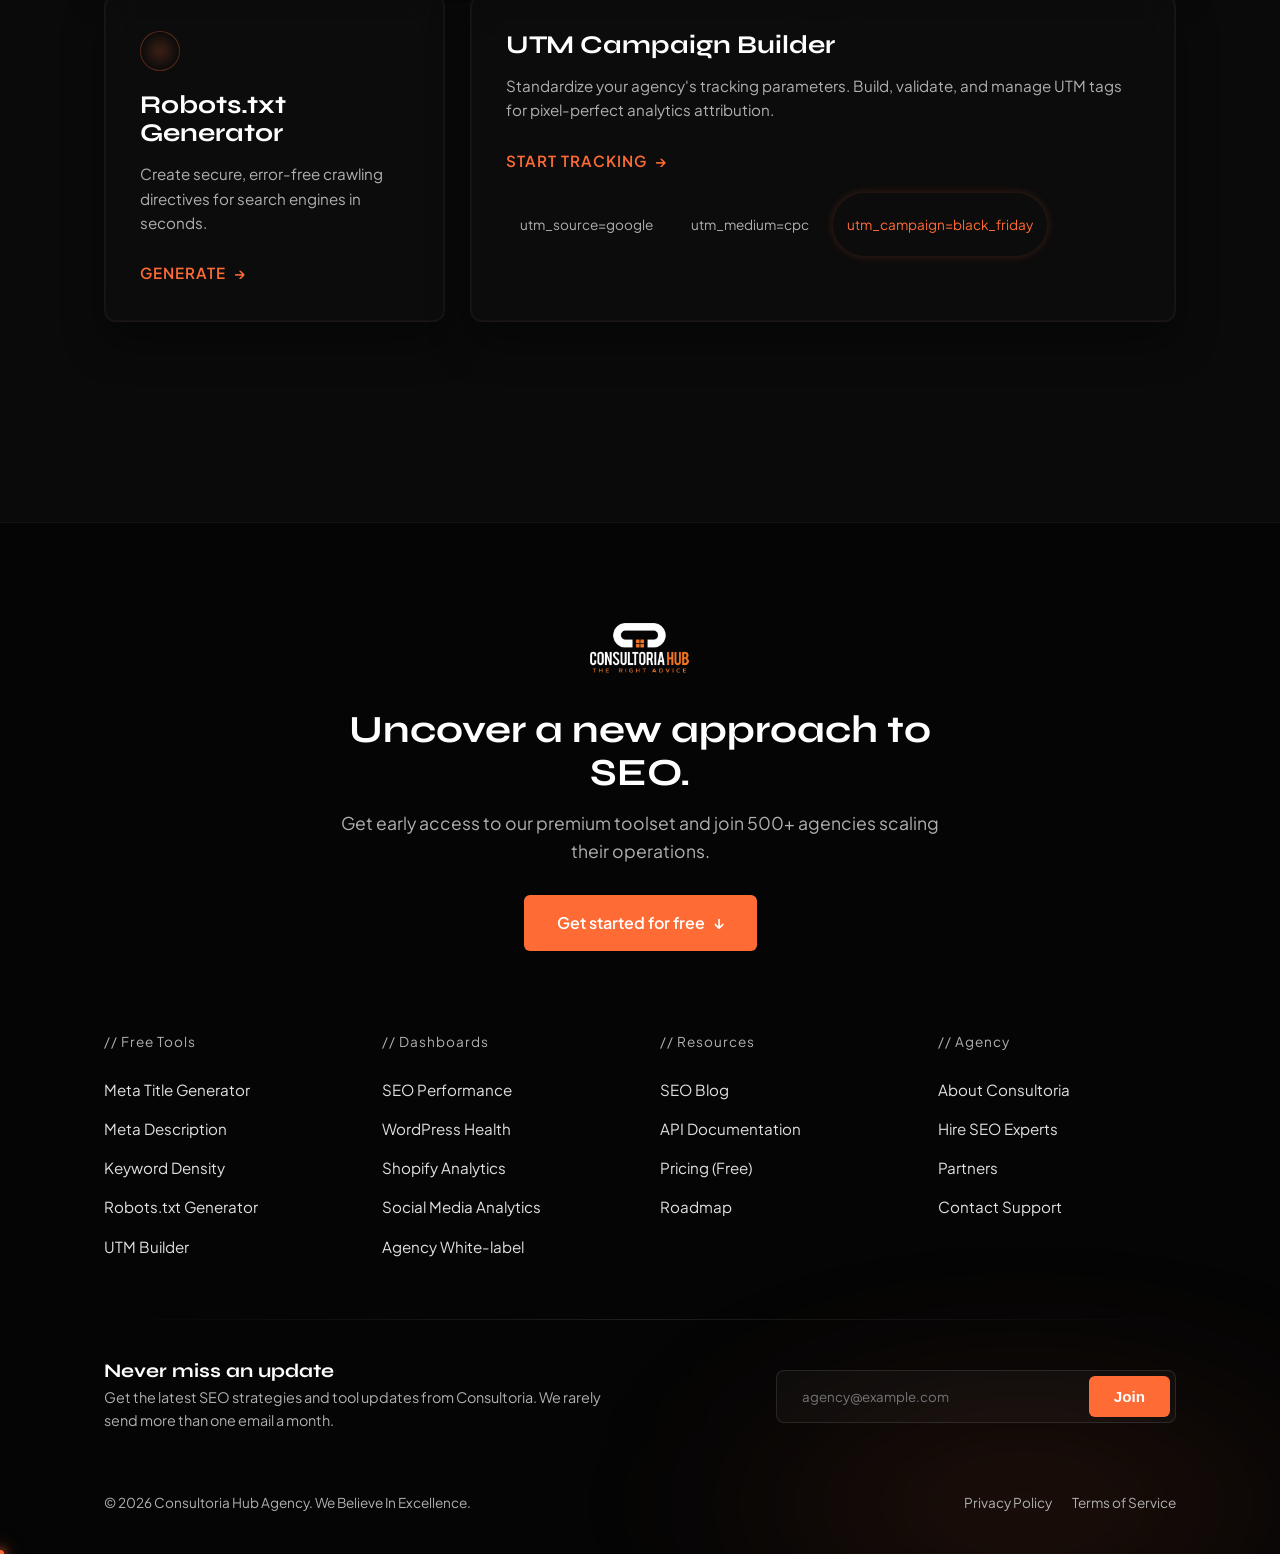
==== commit 10ddcc76: "1.All Files Linked Properly 2.Cursor Working" ====
--- a/public/index.html
+++ b/public/index.html
@@ -188,7 +188,7 @@
                     <a href="./dashboards/seo-performance/index.html">SEO Performance</a>
                     <a href="#">WordPress Health</a>
                     <a href="#">Shopify Analytics</a>
-                    <a href=".public/dashboards/social-media-analytics/index.html">Social Media Analytics</a>
+                    <a href="./dashboards/social-media-analytics/index.html">Social Media Analytics</a>
                     <a href="#">Agency White-label</a>
                 </div>
 
@@ -245,4 +245,4 @@
     <script src="js/typing.js"></script>
     <script src="js/animations.js"></script>
 </body>
-</html>>>+</html>
